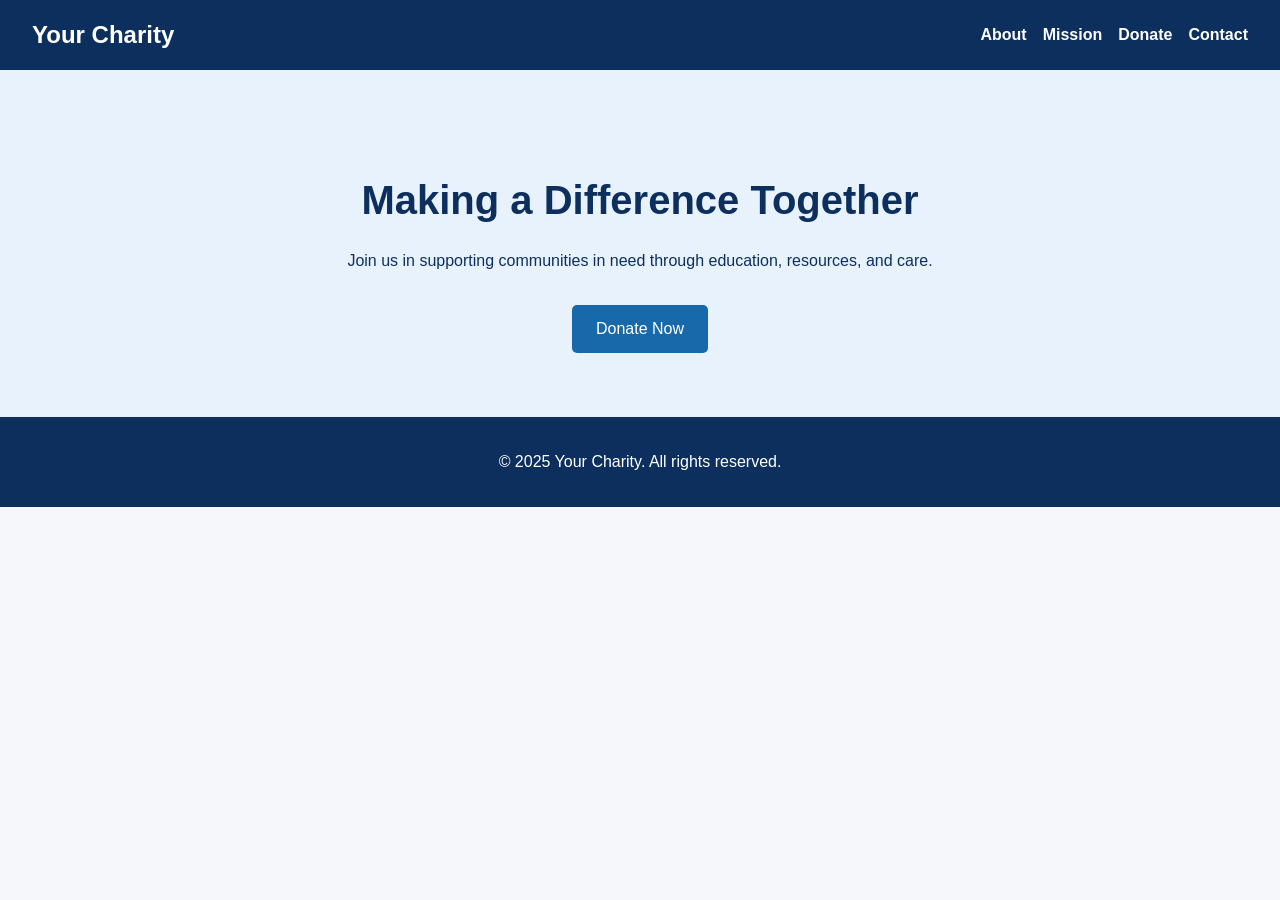
==== index.html @ 6af2c00c "inital commit" ====
<!DOCTYPE html>
<html lang="en">
<head>
  <meta charset="UTF-8" />
  <meta name="viewport" content="width=device-width, initial-scale=1.0"/>
  <title>Your Charity - Home</title>
  <link rel="stylesheet" href="style.css" />
</head>
<body>
  <header>
    <nav>
      <h1 class="logo">Your Charity</h1>
      <ul class="nav-links">
        <li><a href="about.html">About</a></li>
        <li><a href="mission.html">Mission</a></li>
        <li><a href="donate.html">Donate</a></li>
        <li><a href="contact.html">Contact</a></li>
      </ul>
    </nav>
  </header>

  <section class="hero">
    <div class="hero-inner">
      <h2>Making a Difference Together</h2>
      <p>Join us in supporting communities in need through education, resources, and care.</p>
      <a href="donate.html" class="btn">Donate Now</a>
    </div>
  </section>

  <footer>
    <p>&copy; 2025 Your Charity. All rights reserved.</p>
  </footer>
</body>
</html>
---- style.css ----
/* Base resets */
body {
  margin: 0;
  font-family: Arial, sans-serif;
  line-height: 1.6;
  color: #0D2F5D; /* dark blue text */
  background-color: #F5F7FA; /* light off-white background */
}

a {
  color: #1769AA; /* medium blue */
  text-decoration: none;
}

a:hover {
  color: #0D2F5D;
}

/* Header / Nav */
header {
  background-color: #0D2F5D; /* dark blue */
  color: white;
  padding: 1rem 2rem;
}

nav {
  display: flex;
  justify-content: space-between;
  align-items: center;
}

.logo {
  margin: 0;
  font-size: 1.5rem;
}

.nav-links {
  list-style: none;
  display: flex;
  gap: 1rem;
  margin: 0;
  padding: 0;
}

.nav-links a {
  color: white;
  font-weight: bold;
}

/* Hero section */
.hero {
  background-color: #E8F2FC; /* light blue accent */
  color: #0D2F5D;
  text-align: center;
  padding: 4rem 2rem;
}

.hero-inner {
  max-width: 600px;
  margin: 0 auto;
}

.hero h2 {
  font-size: 2.5rem;
  margin-bottom: 1rem;
}

.btn {
  display: inline-block;
  padding: 0.7rem 1.5rem;
  background-color: #1769AA; /* medium blue button */
  color: white;
  border: none;
  border-radius: 5px;
  cursor: pointer;
  margin-top: 1rem;
}

.btn:hover {
  background-color: #0D2F5D;
}

/* Content sections */
.content {
  padding: 3rem 2rem;
  text-align: center;
}

.content.alt {
  background-color: white;
}

.content h2 {
  color: #0D2F5D;
}

/* Footer */
footer {
  text-align: center;
  padding: 1rem;
  background-color: #0D2F5D;
  color: white;
}
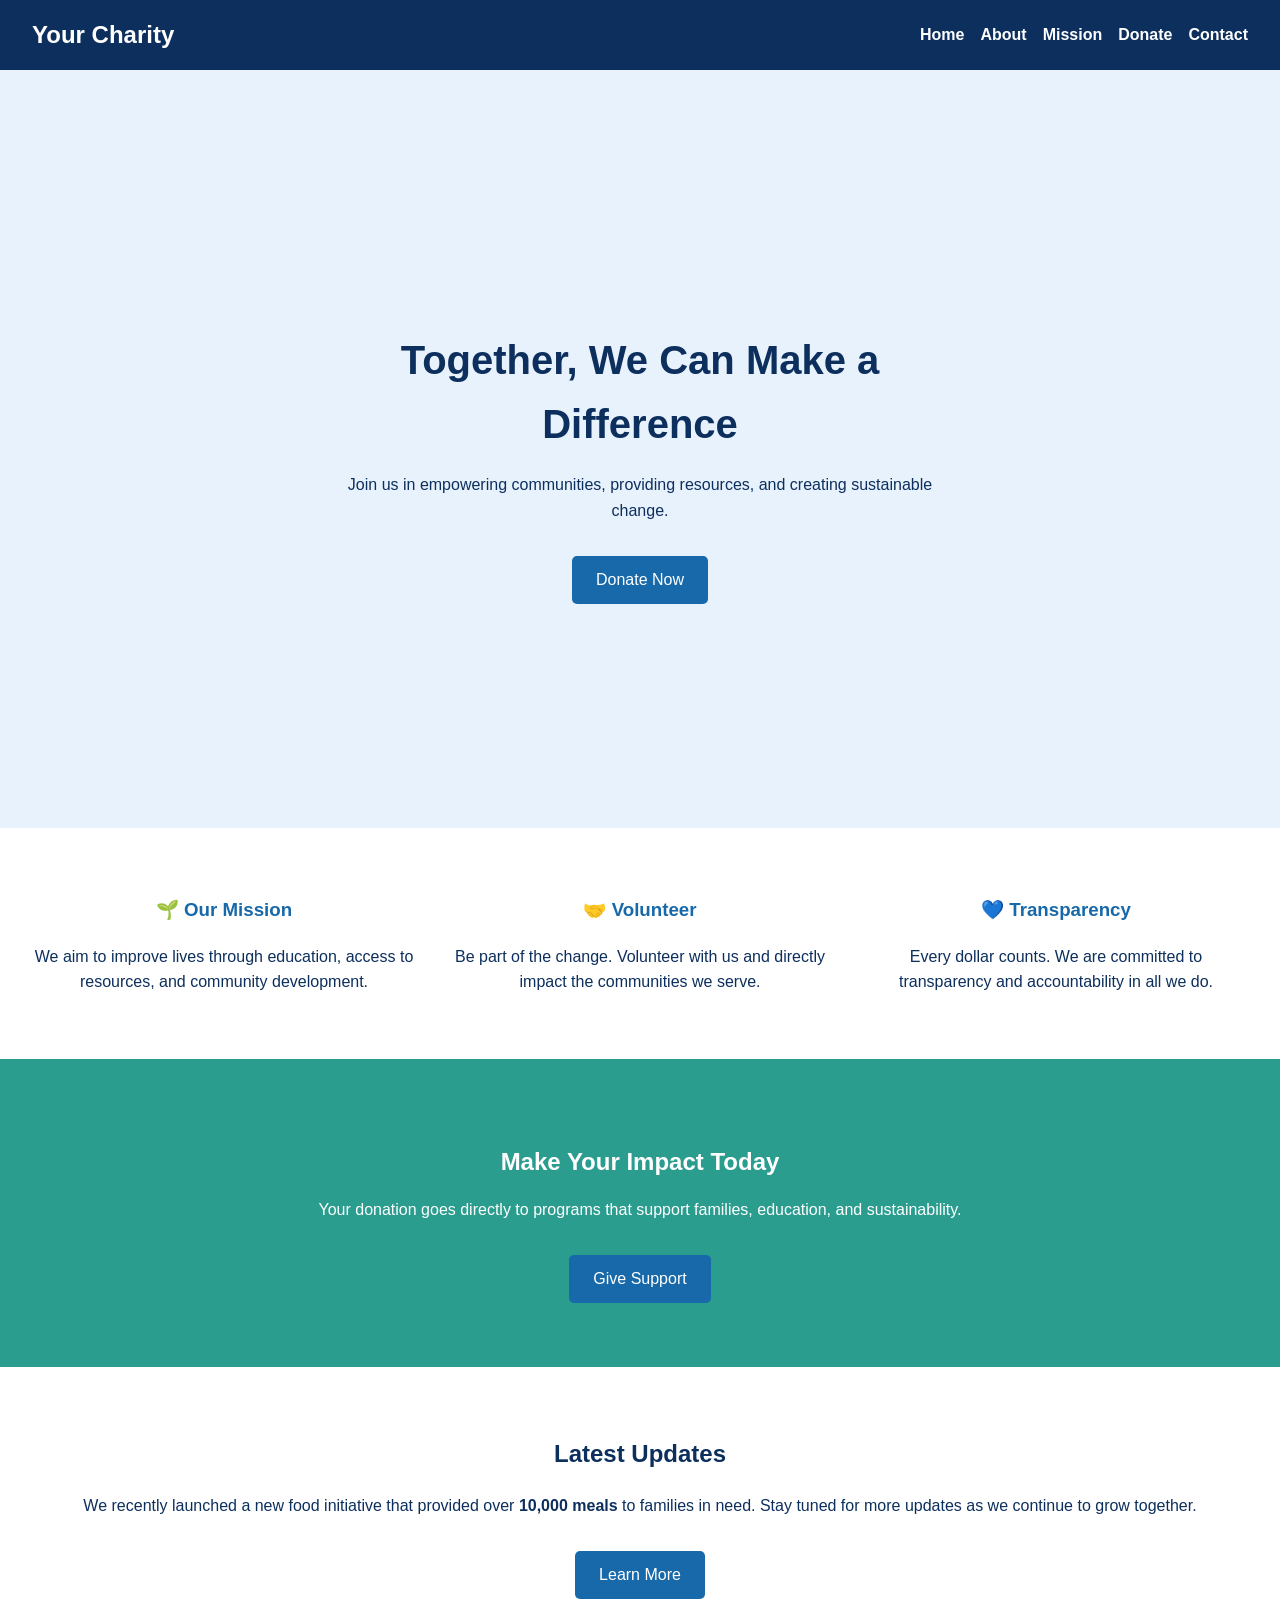
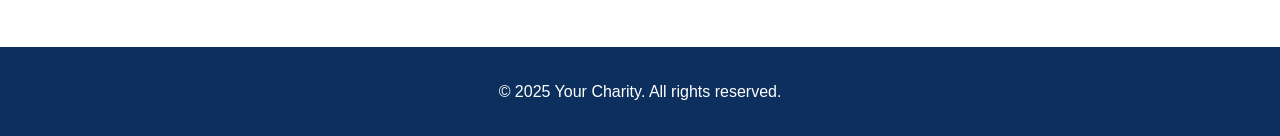
==== commit e0e7bccd: "updated index.html" ====
--- a/index.html
+++ b/index.html
@@ -1,16 +1,17 @@
 <!DOCTYPE html>
 <html lang="en">
 <head>
-  <meta charset="UTF-8" />
-  <meta name="viewport" content="width=device-width, initial-scale=1.0"/>
+  <meta charset="UTF-8">
+  <meta name="viewport" content="width=device-width, initial-scale=1.0">
   <title>Your Charity - Home</title>
-  <link rel="stylesheet" href="style.css" />
+  <link rel="stylesheet" href="style.css">
 </head>
 <body>
   <header>
     <nav>
       <h1 class="logo">Your Charity</h1>
       <ul class="nav-links">
+        <li><a href="index.html">Home</a></li>
         <li><a href="about.html">About</a></li>
         <li><a href="mission.html">Mission</a></li>
         <li><a href="donate.html">Donate</a></li>
@@ -19,13 +20,46 @@
     </nav>
   </header>
 
-  <section class="hero">
-    <div class="hero-inner">
-      <h2>Making a Difference Together</h2>
-      <p>Join us in supporting communities in need through education, resources, and care.</p>
-      <a href="donate.html" class="btn">Donate Now</a>
-    </div>
-  </section>
+  <main>
+    <!-- Hero Section -->
+    <section class="hero">
+      <div class="hero-inner">
+        <h2>Together, We Can Make a Difference</h2>
+        <p>Join us in empowering communities, providing resources, and creating sustainable change.</p>
+        <a href="donate.html" class="btn">Donate Now</a>
+      </div>
+    </section>
+
+    <!-- Features Section -->
+    <section class="features">
+      <div class="feature">
+        <h3>🌱 Our Mission</h3>
+        <p>We aim to improve lives through education, access to resources, and community development.</p>
+      </div>
+      <div class="feature">
+        <h3>🤝 Volunteer</h3>
+        <p>Be part of the change. Volunteer with us and directly impact the communities we serve.</p>
+      </div>
+      <div class="feature">
+        <h3>💙 Transparency</h3>
+        <p>Every dollar counts. We are committed to transparency and accountability in all we do.</p>
+      </div>
+    </section>
+
+    <!-- Call-to-Action Section -->
+    <section class="cta">
+      <h2>Make Your Impact Today</h2>
+      <p>Your donation goes directly to programs that support families, education, and sustainability.</p>
+      <a href="donate.html" class="btn">Give Support</a>
+    </section>
+
+    <!-- Latest Updates Section -->
+    <section class="content alt">
+      <h2>Latest Updates</h2>
+      <p>We recently launched a new food initiative that provided over <strong>10,000 meals</strong> to families in need. Stay tuned for more updates as we continue to grow together.</p>
+      <a href="mission.html" class="btn">Learn More</a>
+    </section>
+  </main>
 
   <footer>
     <p>&copy; 2025 Your Charity. All rights reserved.</p>
--- a/style.css
+++ b/style.css
@@ -5,6 +5,10 @@
   line-height: 1.6;
   color: #0D2F5D; /* dark blue text */
   background-color: #F5F7FA; /* light off-white background */
+}
+
+main {
+  flex: 1;               /* take up remaining space */
 }
 
 a {
@@ -101,3 +105,44 @@
   background-color: #0D2F5D;
   color: white;
 }
+
+/* Force sections to take up screen height */
+section {
+  padding: 3rem 2rem;
+}
+
+.hero {
+  min-height: 70vh; /* Full screen */
+  background-color: #E8F2FC;
+  display: flex;
+  align-items: center;
+  justify-content: center;
+  text-align: center;
+}
+
+.features {
+  display: grid;
+  grid-template-columns: repeat(auto-fit, minmax(220px, 1fr));
+  gap: 2rem;
+  padding: 3rem 2rem;
+  background-color: white;
+  text-align: center;
+}
+
+.feature h3 {
+  color: #1769AA;
+}
+
+.cta {
+  background-color: #2A9D8F; /* green accent */
+  color: white;
+  text-align: center;
+  padding: 4rem 2rem;
+}
+
+.cta h2 {
+  margin-bottom: 1rem;
+}
+
+
+
